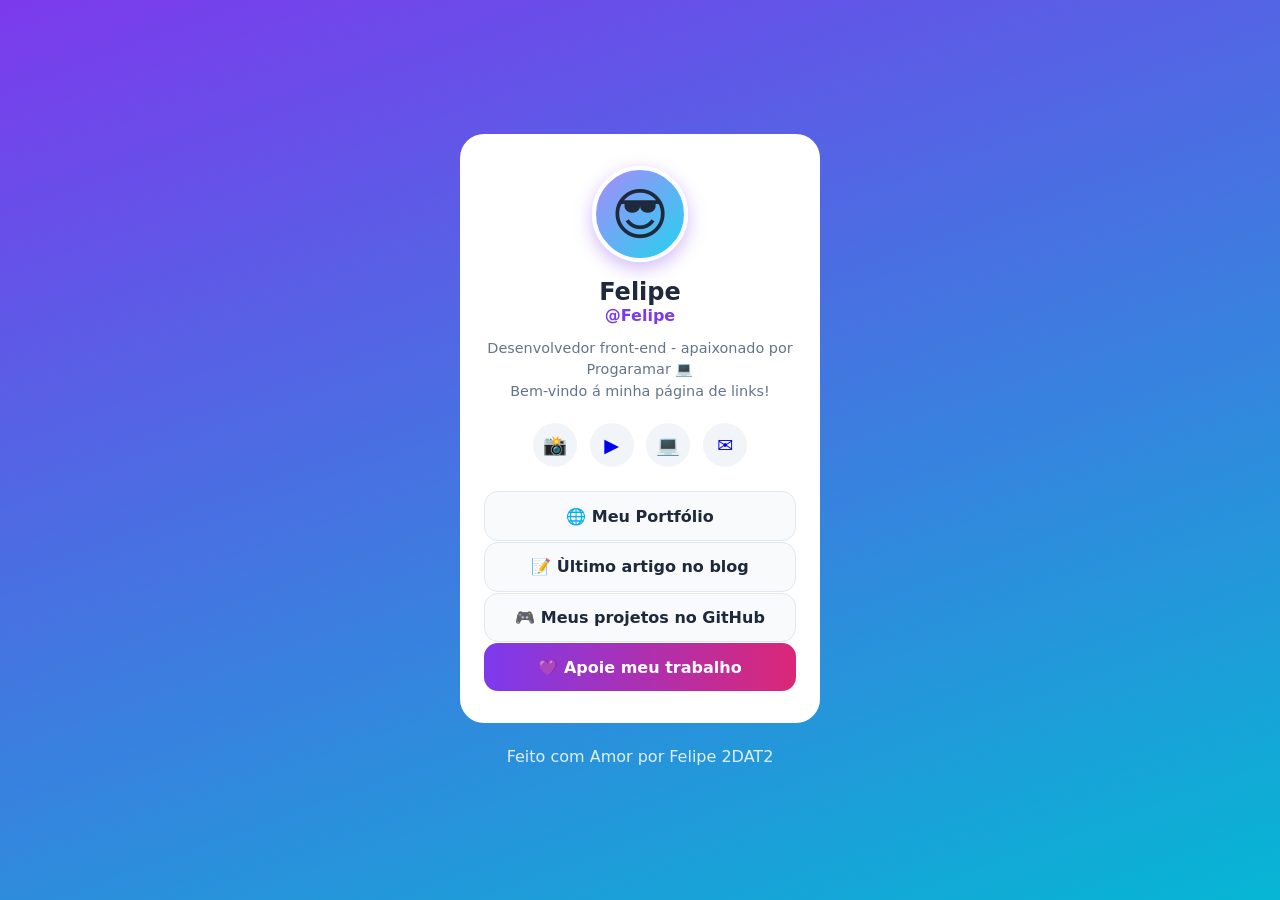
==== index.html @ 06be1897 "Layout Salvo" ====
<!DOCTYPE html>
<html lang="pt-br">
<head>
    <meta charset="UTF-8">
    <meta name="viewport" content="width=device-width, initial-scale=1.0">
    <title>Layout</title>
    <link rel="stylesheet" href="style.css">
</head>
<body>
    <main class="cartao">
        <div class="avatar">😎​</div>
        <h1 class="nome">Felipe</h1>
        <p class="arroba">@Felipe</h2>
        <p class="bio">
            Desenvolvedor front-end - apaixonado por Progaramar 💻<br>
            Bem-vindo á minha página de links!
        </p>
        <div class="redes">
            <a href="https://instagram.com" class="rede" aria-label="Instagram">📸</a>
            <a href="https://youtube.com" class="rede" aria-label="Youtube">▶️</a>
            <a href="https://github.com/Felip2503" class="rede" aria-label="GitHub">💻</a>
            <a href="#" class="rede" aria-label="Instagram">✉️</a>
        </div>
        <nav class="links">
            <a href="#" class="link">🌐 Meu Portfólio</a>
            <a href="#" class="link">📝 Ùltimo artigo no blog</a>
            <a href="https://github.com/Felip2503" class="link">🎮 Meus projetos no GitHub</a>
            <a href="#" class="link destaque">💜 Apoie meu trabalho</a>
        </nav>
    </main>

    <footer class="rodape">
        <p>Feito com Amor por Felipe 2DAT2</p>
    </footer>
</body>
</html>
---- style.css ----
*{margin: 0; padding: 0; box-sizing: border-box;}

body{
    font-family: 'Segoe UI', system-ui, Arial, sans-serif;
    min-height: 100vh;
    display: flex;
    flex-direction: column;
    align-items: center;
    justify-content: center;
    padding: 2rem 1rem;
    background: linear-gradient(160deg, #7c3aed 0%, #06b6d4 100%);
    color: #1e293b;
}

.cartao {
    background: #ffffff;
    width: 100%;
    max-width: 360px;
    border-radius: 24px;
    padding: 2rem 1.5rem;
    text-align: center;
    box-shadow: 0 20px 50px (rgba(0, 0, 0, 0.25));
}

.avatar{
    width: 96px;
    height: 96px;
    margin: 0 auto 1rem;
    border-radius: 50%;
    background: linear-gradient(135deg, #a78bfa, #22d3ee);
    display: flex;
    align-items: center;
    justify-content: center;
    border: 4px solid #fff;
    font-size: 3.5rem;
    box-shadow: 0 6px 18px rgba(124, 58, 237, 0.35);
}

.nome{
    font-size: 1.5rem;
    font-weight: 800;
}

.arroba{
    color: #7c3aed;
    font-weight: 600;
    margin-bottom: 0.8rem;
}

.bio{
    font-size: 0.9rem;
    color: #64748b;
    line-height: 1.5;
    margin-bottom: 1.3rem;
}

.redes{
    display: flex;
    justify-content: center;
    gap: 0.8rem;
    margin-bottom: 1.5rem;
}

.rede{
    width: 44px;
    height: 44px;
    border-radius: 50%;
    background: #f1f5f9;
    display: flex;
    align-items: center;
    justify-content: center;
    font-size: 1.2rem;
    text-decoration: none;
    transition: transform 0.15s, background 0.15s;
}

.rede:hover{
    transform: translateY(-3px);
    background: #e2e8f0;
}

.links{
    display: flex;
    flex-direction: column;
    gap: 0.8px;
}

.link{
    display: block;
    background: #f8fafc;
    border: 1.5px solid #e2e8f0;
    border-radius: 14px;
    padding: 0.9rem 1rem;
    font-weight: 600;
    color: #1e293b;
    text-decoration: none;
    transition: transform 0.15s, border-color 0.15s;
}

.link:hover{
    transform: scale(1.03);
    border-color: #7c3aed;
}

.link.destaque{
   background: linear-gradient(90deg, #7c3aed, #db2777);
   color: #fff;
   border: none;
}

.rodape{
   margin-top: 1.5rem;
   color: rgba(255, 255, 255, 0.85);
}
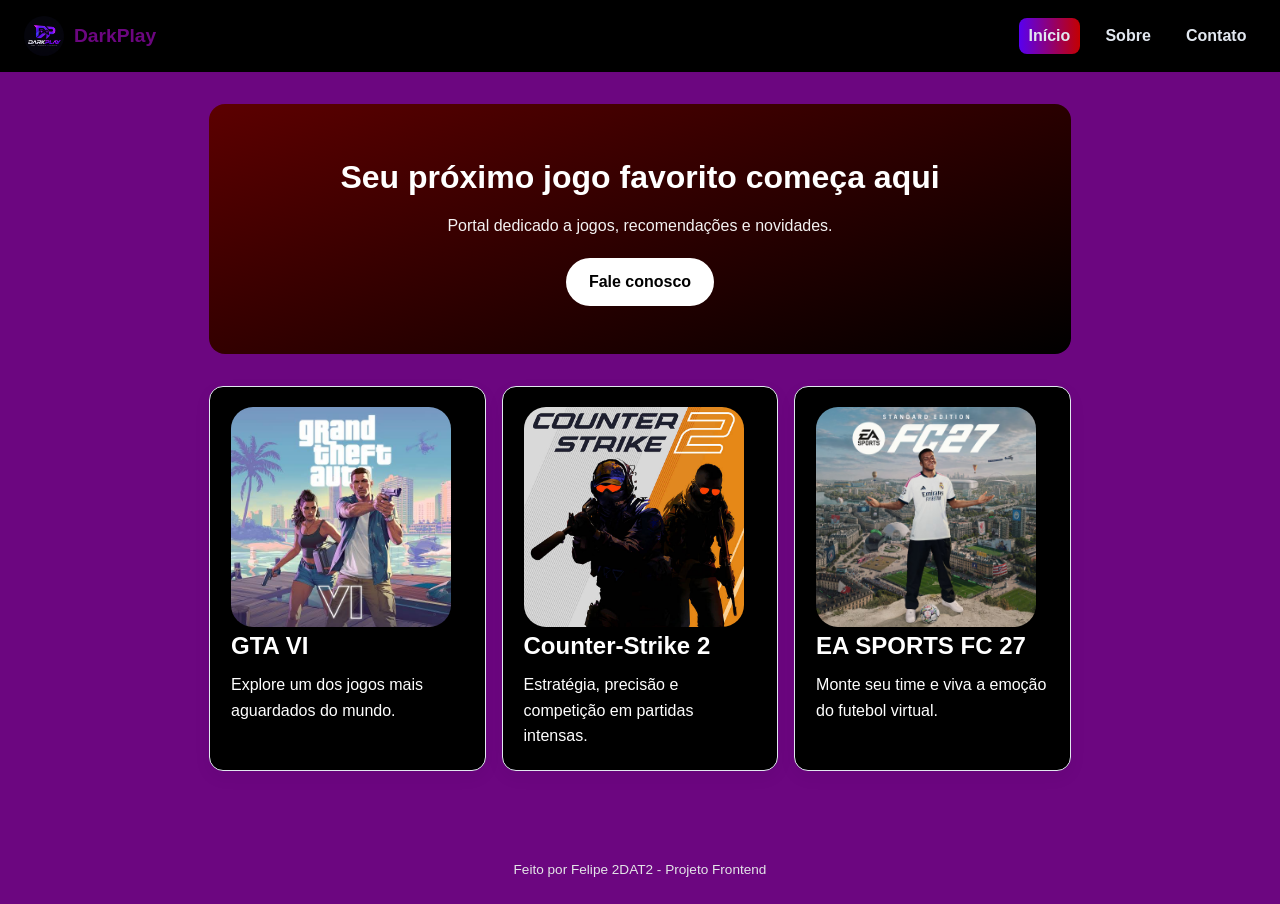
==== commit aad20637: "Layout Atualizado e Finalizado" ====
--- a/index.html
+++ b/index.html
@@ -3,34 +3,49 @@
 <head>
     <meta charset="UTF-8">
     <meta name="viewport" content="width=device-width, initial-scale=1.0">
-    <title>Layout</title>
+    <title>Meu Site</title>
     <link rel="stylesheet" href="style.css">
 </head>
 <body>
-    <main class="cartao">
-        <div class="avatar">😎​</div>
-        <h1 class="nome">Felipe</h1>
-        <p class="arroba">@Felipe</h2>
-        <p class="bio">
-            Desenvolvedor front-end - apaixonado por Progaramar 💻<br>
-            Bem-vindo á minha página de links!
-        </p>
-        <div class="redes">
-            <a href="https://instagram.com" class="rede" aria-label="Instagram">📸</a>
-            <a href="https://youtube.com" class="rede" aria-label="Youtube">▶️</a>
-            <a href="https://github.com/Felip2503" class="rede" aria-label="GitHub">💻</a>
-            <a href="#" class="rede" aria-label="Instagram">✉️</a>
-        </div>
-        <nav class="links">
-            <a href="#" class="link">🌐 Meu Portfólio</a>
-            <a href="#" class="link">📝 Ùltimo artigo no blog</a>
-            <a href="https://github.com/Felip2503" class="link">🎮 Meus projetos no GitHub</a>
-            <a href="#" class="link destaque">💜 Apoie meu trabalho</a>
+    <header class="topo">
+        <span class="logo">
+            <img src="img/Logo.png">
+            DarkPlay
+        </span> 
+        <nav class="menu">
+            <a href="index.html" class="ativo">
+                Início
+            </a>
+            <a href="sobre.html">Sobre</a>
+            <a href="contato.html">Contato</a>
         </nav>
+    </header>
+    <main>
+        <section class="hero">
+            <h1>Seu próximo jogo favorito começa aqui</h1>
+            <p>Portal dedicado a jogos, recomendações e novidades.</p>
+            <a href="contato.html" class="botao">Fale conosco</a>
+        </section>
+        <section class="cards">
+            <article class="card">
+                <img src="img/Gta.jpeg">
+                <h2>GTA VI</h2>
+                <p>Explore um dos jogos mais aguardados do mundo.</p>
+            </article>
+            <article class="card">
+                <img src="img/CS2.jpg">
+                <h2>Counter-Strike 2</h2>
+                <p>Estratégia, precisão e competição em partidas intensas.</p>
+            </article>
+            <article class="card">
+                <img src="img/Fc27.avif">
+                <h2>EA SPORTS FC 27</h2>
+                <p>Monte seu time e viva a emoção do futebol virtual.</p>
+            </article>
+        </section>
     </main>
-
     <footer class="rodape">
-        <p>Feito com Amor por Felipe 2DAT2</p>
+        <p>Feito por Felipe 2DAT2 - Projeto Frontend</p>
     </footer>
 </body>
 </html>
--- a/style.css
+++ b/style.css
@@ -1,114 +1,164 @@
-*{margin: 0; padding: 0; box-sizing: border-box;}
+* {margin: 0; padding: 0; box-sizing: border-box;}
 
-body{
-    font-family: 'Segoe UI', system-ui, Arial, sans-serif;
-    min-height: 100vh;
-    display: flex;
-    flex-direction: column;
-    align-items: center;
-    justify-content: center;
-    padding: 2rem 1rem;
-    background: linear-gradient(160deg, #7c3aed 0%, #06b6d4 100%);
+body {
+    font-family: 'Segoe UI', Tahoma, Geneva, Verdana, sans-serif;
     color: #1e293b;
+    background: #6c0680;
+    line-height: 1.6;
 }
 
-.cartao {
-    background: #ffffff;
-    width: 100%;
-    max-width: 360px;
-    border-radius: 24px;
-    padding: 2rem 1.5rem;
-    text-align: center;
-    box-shadow: 0 20px 50px (rgba(0, 0, 0, 0.25));
+/*--------- Menu topo ---------*/
+
+.topo{
+    display: flex;
+    align-items: center;
+    justify-content: space-between;
+    flex-wrap: wrap;
+    gap: 0.5rem;
+    background: #000000;
+    padding: 1rem 1.5rem;
 }
 
-.avatar{
-    width: 96px;
-    height: 96px;
-    margin: 0 auto 1rem;
-    border-radius: 50%;
-    background: linear-gradient(135deg, #a78bfa, #22d3ee);
+.topo span{
     display: flex;
     align-items: center;
-    justify-content: center;
-    border: 4px solid #fff;
-    font-size: 3.5rem;
-    box-shadow: 0 6px 18px rgba(124, 58, 237, 0.35);
+    gap: 10px;
 }
 
-.nome{
-    font-size: 1.5rem;
+.logo{
+    color: #6c0680;
     font-weight: 800;
+    font-size: 1.2rem;
 }
 
-.arroba{
-    color: #7c3aed;
+.menu{display: flex; gap: 1rem;}
+.menu a{
+    color: #e2e8f0;
+    text-decoration: none;
     font-weight: 600;
-    margin-bottom: 0.8rem;
+    padding: 0.3rem 0.6rem;
+    border-radius: 8px;
 }
 
-.bio{
-    font-size: 0.9rem;
-    color: #64748b;
-    line-height: 1.5;
-    margin-bottom: 1.3rem;
+.menu a:hover{background: #334155;}
+.menu a.ativo{
+    background: linear-gradient(90deg, #5800f0, #c40000);
 }
 
-.redes{
-    display: flex;
-    justify-content: center;
-    gap: 0.8rem;
-    margin-bottom: 1.5rem;
+/*------- Conteúdo --------------*/
+
+main{
+    max-width: 900px;
+    margin: 0 auto;
+    padding: 2rem 1.2rem; 
 }
 
-.rede{
-    width: 44px;
-    height: 44px;
-    border-radius: 50%;
-    background: #f1f5f9;
-    display: flex;
-    align-items: center;
-    justify-content: center;
-    font-size: 1.2rem;
-    text-decoration: none;
-    transition: transform 0.15s, background 0.15s;
+.hero{
+    text-align: center;
+    padding: 3rem 1rem;
+    background: linear-gradient(160deg, #5c0000, #000000);
+    color: #fff;
+    border-radius: 16px;
+}
+.hero h1{
+    font-size: 2rem;
+    margin-bottom: 0.6rem;
+}
+.hero p {
+    max-width: 520px;
+    margin: 0 auto 1.2rem;
+    opacity: 0.95;
 }
 
-.rede:hover{
-    transform: translateY(-3px);
-    background: #e2e8f0;
+.botao{
+    display: inline-block;
+    background: #fff;
+    color: #000000;
+    font-weight: 700;
+    text-decoration: none;
+    padding: 0.7rem 1.4rem;
+    border-radius: 50px;
+    border: none;
+    cursor: pointer;
 }
 
-.links{
+.botao:hover{transform: scale(1.05);}
+
+/* cards */
+
+.cards{
     display: flex;
-    flex-direction: column;
-    gap: 0.8px;
+    gap: 1rem;
+    flex-wrap: wrap;
+    margin-top: 2rem;
 }
 
-.link{
-    display: block;
-    background: #f8fafc;
-    border: 1.5px solid #e2e8f0;
+.card{
+    flex: 1 1 220px;
+    color: #fff;
+    background: #000000;
+    border: 1px solid #e2e8f0;
     border-radius: 14px;
-    padding: 0.9rem 1rem;
-    font-weight: 600;
-    color: #1e293b;
-    text-decoration: none;
-    transition: transform 0.15s, border-color 0.15s;
+    padding: 1.3rem;
+    box-shadow: 0 6px 18px rgb(0, 0, 0, 0.05);
 }
 
-.link:hover{
-    transform: scale(1.03);
+.card h2 {margin-bottom: 0.4rem; font-family: 1.1rem;}
+
+.conteudo{
+    color: #fff;
+    background: #000000;
+    border: 1px solid #e2e8f0;
+    border-radius: 14px;
+    padding: 1.6rem;
+}
+.conteudo h1 {margin-bottom: 0.6rem;}
+.conteudo h2 {margin: 1rem 0 0.4rem;}
+.conteudo ul{margin-left: 1.2rem;}
+
+/* Formulario */
+.form{margin-top: 1rem;}
+.campo{margin-bottom: 1rem;}
+.campo label{
+    display: block;
+    font-weight: 600;
+    margin-bottom: 0.3rem;
+}
+.campo input, .campo textarea{
+    width: 100%;
+    padding: 0.7rem;
+    border-radius: 10px;
+    font-family: inherit;
+    font-size: 0.95rem;
+}
+.campo input:focus, .campo textarea:focus{
+    outline: 3px solid rgba(124, 58, 237, 0.4);
     border-color: #7c3aed;
 }
 
-.link.destaque{
-   background: linear-gradient(90deg, #7c3aed, #db2777);
-   color: #fff;
-   border: none;
+.rodape{
+    text-align: center;
+    padding: 1.5rem;
+    color: #e4e5e7;
+    font-size: 0.85rem;
+    margin-top: 2rem;
 }
 
-.rodape{
-   margin-top: 1.5rem;
-   color: rgba(255, 255, 255, 0.85);
+@media (max-width: 600) {
+    .hero h1 {font-size: 1.5rem;}
+    .menu{width: 100%; justify-content: center;}
+}
+
+.topo .logo img {
+  width: 40px;  
+  height: 40px;
+  border-radius: 50%;
+}
+
+.card img{
+    display: flex;
+    align-items: center;
+    width: 220px;
+    height: 220px;
+    border-radius: 10%;
 }
